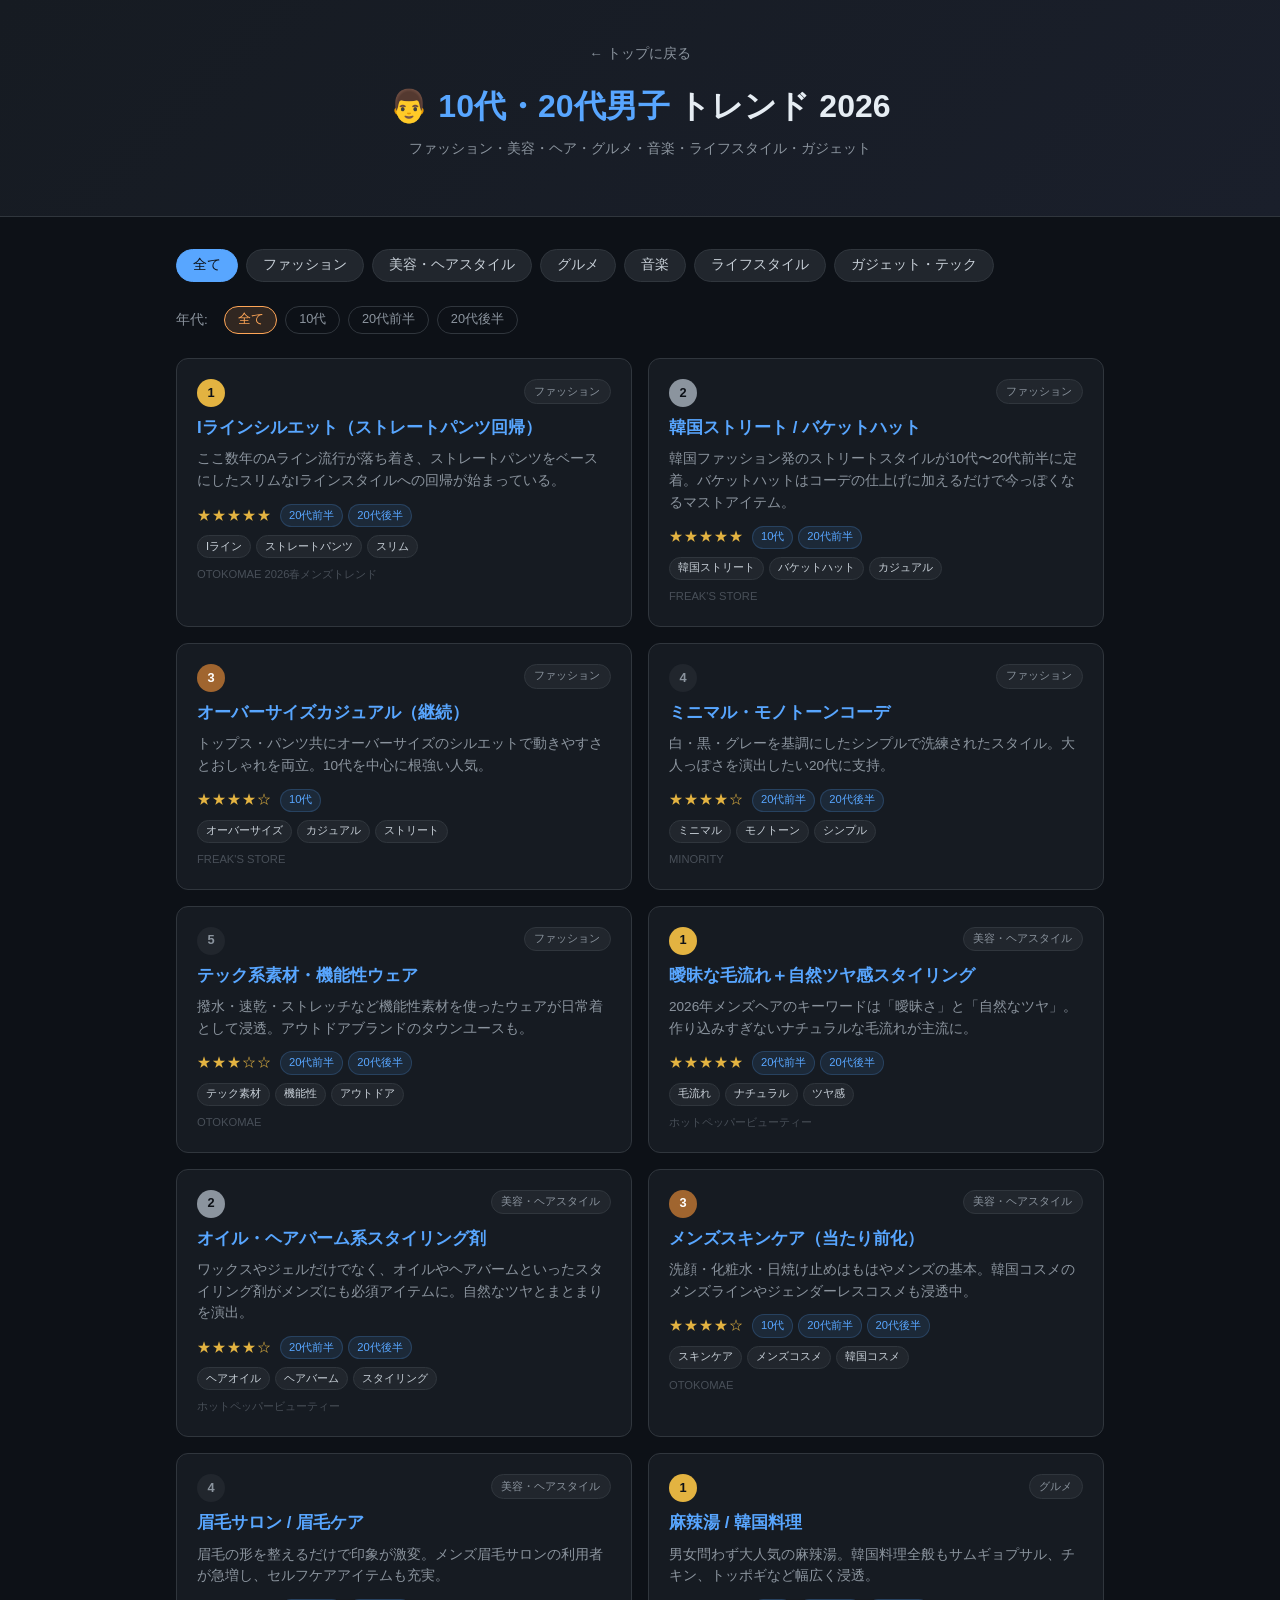
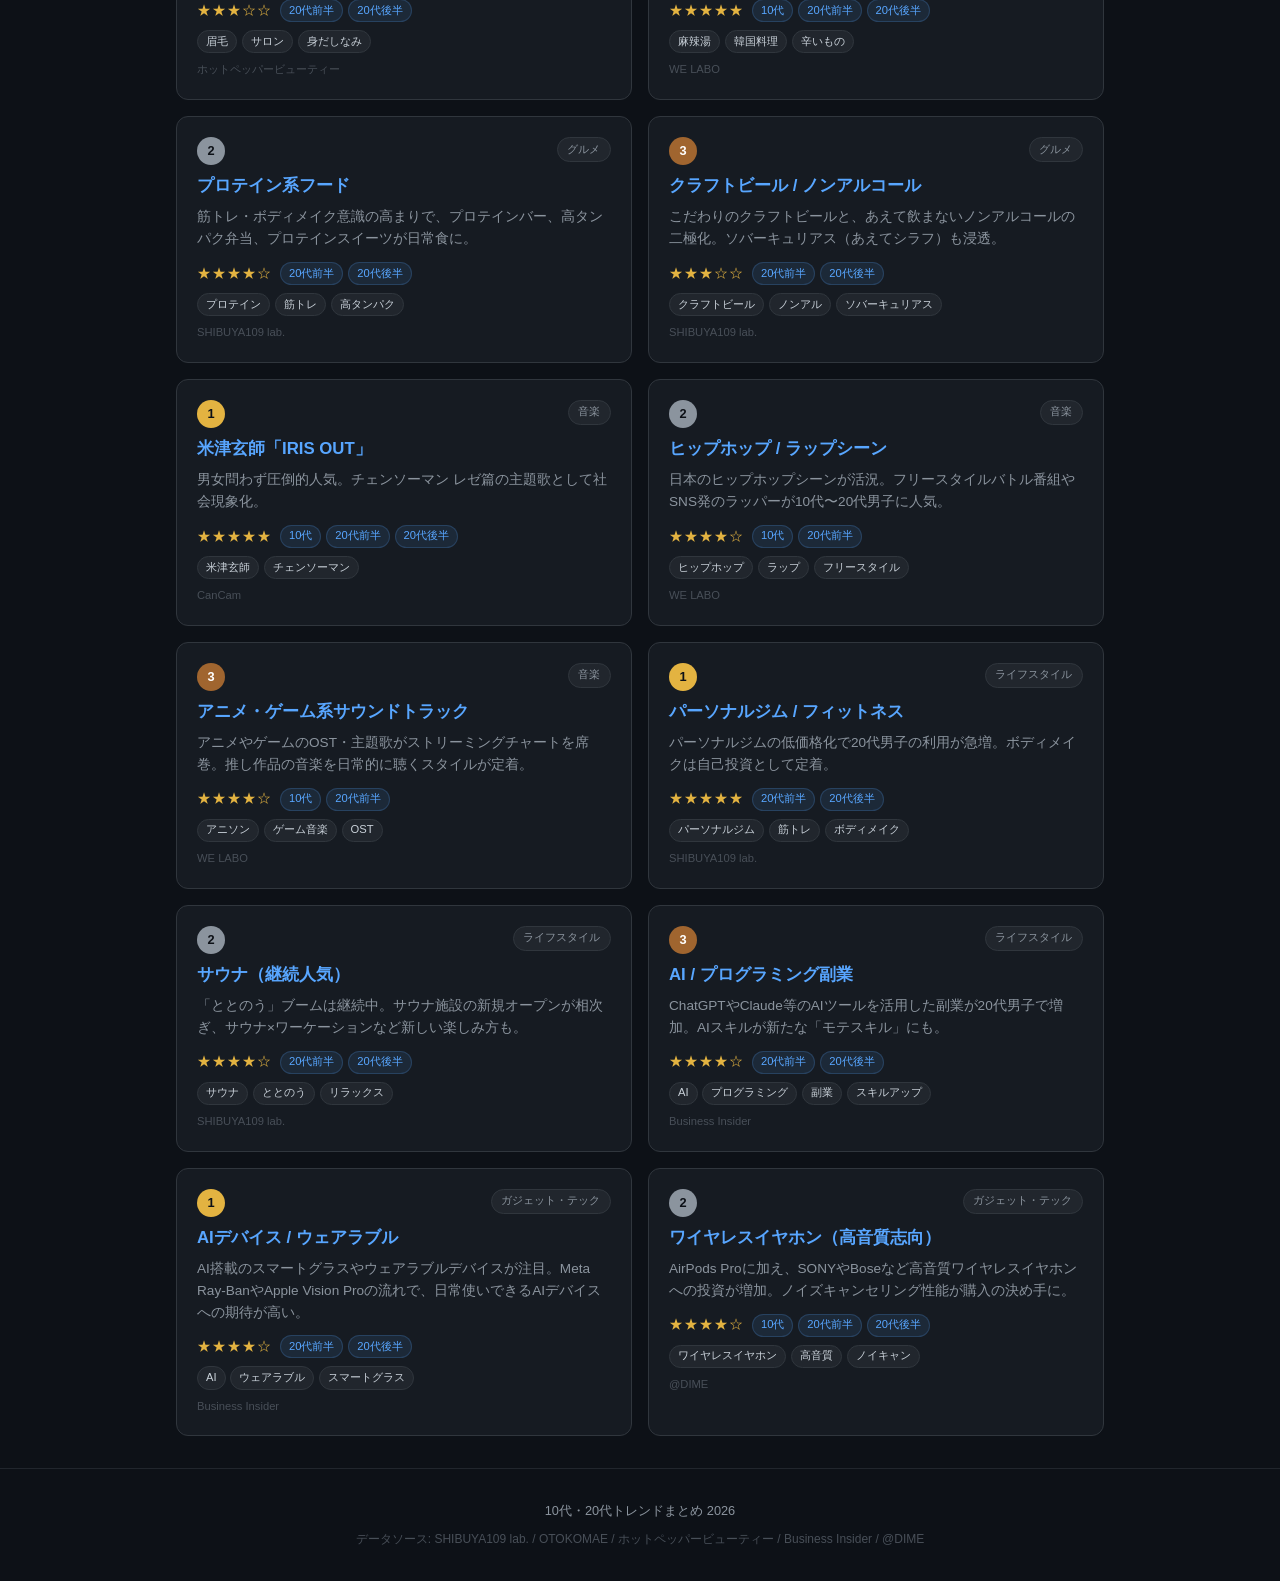
==== pages/boys.html @ cd6c33f9 "feat: 10代・20代トレンドまとめダッシュボード初版 女子7カテゴリ・男子6カテゴリのトレンドデータをJSON分離方式で構築。 ダークテーマ、タブ切り替え、年代フィルタ対応。  Co-Autho" ====
<!DOCTYPE html>
<html lang="ja">
<head>
  <meta charset="UTF-8">
  <meta name="viewport" content="width=device-width, initial-scale=1.0">
  <title>10代・20代男子トレンド 2026</title>
  <meta name="description" content="10代・20代男子の最新トレンド一覧 - ファッション・美容・ヘア・グルメ・音楽・ライフスタイル・ガジェット">
  <link rel="stylesheet" href="../style.css">
</head>
<body class="boys-theme">
  <header>
    <a href="../index.html" class="back-link">&larr; トップに戻る</a>
    <h1><span class="accent-boys">&#x1f468; 10代・20代男子</span> トレンド 2026</h1>
    <p class="header-sub">ファッション・美容・ヘア・グルメ・音楽・ライフスタイル・ガジェット</p>
  </header>

  <main>
    <!-- Tab bar -->
    <div id="tab-bar" class="tab-bar"></div>

    <!-- Age filter -->
    <div id="age-filter" class="age-filter">
      <span class="age-filter-label">年代:</span>
      <button class="age-filter-btn active" data-age="all">全て</button>
      <button class="age-filter-btn" data-age="10代">10代</button>
      <button class="age-filter-btn" data-age="20代前半">20代前半</button>
      <button class="age-filter-btn" data-age="20代後半">20代後半</button>
    </div>

    <!-- Trend grid -->
    <div id="trend-grid" class="trend-grid"></div>
  </main>

  <footer>
    <p>10代・20代トレンドまとめ 2026</p>
    <div class="sources">
      データソース: SHIBUYA109 lab. / OTOKOMAE / ホットペッパービューティー / Business Insider / @DIME
    </div>
  </footer>

  <script src="../app.js"></script>
  <script>
    document.addEventListener('DOMContentLoaded', function() {
      loadDetailPage('boys', [
        '../data/boys-fashion.json',
        '../data/boys-beauty.json',
        '../data/boys-gourmet.json',
        '../data/boys-music.json',
        '../data/boys-lifestyle.json',
        '../data/boys-gadget.json'
      ]);
    });
  </script>
</body>
</html>
---- style.css ----
* {
  margin: 0;
  padding: 0;
  box-sizing: border-box;
}

body {
  font-family: -apple-system, BlinkMacSystemFont, "Segoe UI", "Hiragino Sans", "Noto Sans JP", sans-serif;
  background: #0d1117;
  color: #e6edf3;
  line-height: 1.6;
}

a {
  color: #58a6ff;
  text-decoration: none;
}
a:hover {
  text-decoration: underline;
}

/* Header */
header {
  background: linear-gradient(135deg, #161b22 0%, #1a1f2b 100%);
  border-bottom: 1px solid #30363d;
  padding: 2.5rem 1rem 2rem;
  text-align: center;
}

header h1 {
  font-size: 2rem;
  margin-bottom: 0.3rem;
}

.header-sub {
  color: #8b949e;
  font-size: 0.9rem;
  margin-bottom: 1.5rem;
}

/* Gender accent colors */
.accent-girls { color: #f778ba; }
.accent-boys { color: #58a6ff; }
.accent-highlight { color: #ffa657; }

/* Nav */
nav.main-nav {
  display: flex;
  justify-content: center;
  gap: 1rem;
  margin-top: 1rem;
}

nav.main-nav a {
  display: inline-flex;
  align-items: center;
  gap: 0.5rem;
  padding: 0.6rem 1.5rem;
  border-radius: 2rem;
  font-size: 0.95rem;
  font-weight: 600;
  transition: all 0.2s;
  text-decoration: none;
}

nav.main-nav a.nav-girls {
  background: rgba(247, 120, 186, 0.15);
  color: #f778ba;
  border: 1px solid rgba(247, 120, 186, 0.3);
}
nav.main-nav a.nav-girls:hover {
  background: rgba(247, 120, 186, 0.25);
  text-decoration: none;
}

nav.main-nav a.nav-boys {
  background: rgba(88, 166, 255, 0.15);
  color: #58a6ff;
  border: 1px solid rgba(88, 166, 255, 0.3);
}
nav.main-nav a.nav-boys:hover {
  background: rgba(88, 166, 255, 0.25);
  text-decoration: none;
}

/* Main */
main {
  max-width: 960px;
  margin: 0 auto;
  padding: 2rem 1rem;
}

section {
  margin-bottom: 2.5rem;
}

h2 {
  font-size: 1.3rem;
  margin-bottom: 1rem;
  padding-bottom: 0.5rem;
  border-bottom: 1px solid #21262d;
}

/* Keyword Cards */
.keyword-grid {
  display: grid;
  grid-template-columns: repeat(auto-fit, minmax(200px, 1fr));
  gap: 1rem;
}

.keyword-card {
  background: #161b22;
  border: 1px solid #30363d;
  border-radius: 12px;
  padding: 1.25rem;
  text-align: center;
  transition: border-color 0.2s, transform 0.2s;
}
.keyword-card:hover {
  border-color: #ffa657;
  transform: translateY(-2px);
}

.keyword-card .keyword-label {
  font-size: 0.75rem;
  color: #8b949e;
  text-transform: uppercase;
  letter-spacing: 0.05em;
  margin-bottom: 0.5rem;
}

.keyword-card .keyword-name {
  font-size: 1.15rem;
  font-weight: 700;
  color: #ffa657;
  margin-bottom: 0.4rem;
}

.keyword-card .keyword-desc {
  font-size: 0.8rem;
  color: #8b949e;
}

/* Pickup Grid */
.pickup-grid {
  display: grid;
  grid-template-columns: repeat(auto-fit, minmax(280px, 1fr));
  gap: 1rem;
}

/* Trend Card */
.trend-card {
  background: #161b22;
  border: 1px solid #30363d;
  border-radius: 12px;
  padding: 1.25rem;
  transition: border-color 0.2s, transform 0.2s;
}
.trend-card:hover {
  border-color: #484f58;
  transform: translateY(-2px);
}

.trend-card .card-header {
  display: flex;
  justify-content: space-between;
  align-items: flex-start;
  margin-bottom: 0.5rem;
}

.trend-card .rank-badge {
  display: inline-flex;
  align-items: center;
  justify-content: center;
  width: 28px;
  height: 28px;
  border-radius: 50%;
  font-size: 0.8rem;
  font-weight: 700;
  flex-shrink: 0;
}

.rank-1 { background: #e3b341; color: #0d1117; }
.rank-2 { background: #8b949e; color: #0d1117; }
.rank-3 { background: #a0652f; color: #fff; }
.rank-default { background: #21262d; color: #8b949e; }

.trend-card .category-badge {
  font-size: 0.7rem;
  padding: 0.15rem 0.6rem;
  border-radius: 2rem;
  background: #21262d;
  color: #8b949e;
  border: 1px solid #30363d;
}

.trend-card .trend-name {
  font-size: 1.05rem;
  font-weight: 600;
  margin-bottom: 0.4rem;
}

.trend-card .trend-desc {
  font-size: 0.85rem;
  color: #8b949e;
  margin-bottom: 0.75rem;
}

.trend-card .trend-meta {
  display: flex;
  flex-wrap: wrap;
  gap: 0.5rem;
  align-items: center;
  margin-bottom: 0.5rem;
}

.trend-card .stars {
  color: #e3b341;
  font-size: 0.85rem;
  letter-spacing: 1px;
}

.trend-card .age-tags {
  display: flex;
  gap: 0.3rem;
  flex-wrap: wrap;
}

.age-tag {
  font-size: 0.7rem;
  padding: 0.1rem 0.5rem;
  border-radius: 2rem;
  background: rgba(88, 166, 255, 0.1);
  color: #58a6ff;
  border: 1px solid rgba(88, 166, 255, 0.2);
}

.trend-card .keywords {
  display: flex;
  flex-wrap: wrap;
  gap: 0.3rem;
}

.keyword-tag {
  font-size: 0.7rem;
  padding: 0.1rem 0.5rem;
  border-radius: 2rem;
  background: #21262d;
  color: #c9d1d9;
  border: 1px solid #30363d;
}

.trend-card .trend-source {
  font-size: 0.7rem;
  color: #484f58;
  margin-top: 0.5rem;
}

/* Quick Links */
.quick-links {
  display: flex;
  flex-wrap: wrap;
  gap: 0.5rem;
}

.quick-link {
  display: inline-block;
  padding: 0.4rem 1rem;
  border-radius: 2rem;
  font-size: 0.85rem;
  border: 1px solid #30363d;
  background: #161b22;
  color: #c9d1d9;
  transition: all 0.2s;
  text-decoration: none;
}
.quick-link:hover {
  border-color: #58a6ff;
  color: #58a6ff;
  text-decoration: none;
}

/* Tabs */
.tab-bar {
  display: flex;
  flex-wrap: wrap;
  gap: 0.5rem;
  margin-bottom: 1.5rem;
}

.tab-btn {
  padding: 0.4rem 1rem;
  border-radius: 2rem;
  font-size: 0.85rem;
  border: 1px solid #30363d;
  background: #21262d;
  color: #c9d1d9;
  cursor: pointer;
  transition: all 0.2s;
}
.tab-btn:hover {
  border-color: #58a6ff;
  color: #58a6ff;
}
.tab-btn.active {
  background: #58a6ff;
  color: #0d1117;
  border-color: #58a6ff;
}

/* Girls accent tabs */
.girls-theme .tab-btn.active {
  background: #f778ba;
  border-color: #f778ba;
}
.girls-theme .tab-btn:hover {
  border-color: #f778ba;
  color: #f778ba;
}
.girls-theme .trend-name {
  color: #f778ba;
}

/* Boys accent tabs */
.boys-theme .tab-btn.active {
  background: #58a6ff;
  border-color: #58a6ff;
}
.boys-theme .trend-name {
  color: #58a6ff;
}

/* Age filter */
.age-filter {
  display: flex;
  gap: 0.5rem;
  margin-bottom: 1.5rem;
  flex-wrap: wrap;
  align-items: center;
}

.age-filter-label {
  font-size: 0.85rem;
  color: #8b949e;
  margin-right: 0.5rem;
}

.age-filter-btn {
  padding: 0.3rem 0.8rem;
  border-radius: 2rem;
  font-size: 0.8rem;
  border: 1px solid #30363d;
  background: transparent;
  color: #8b949e;
  cursor: pointer;
  transition: all 0.2s;
}
.age-filter-btn:hover {
  border-color: #ffa657;
  color: #ffa657;
}
.age-filter-btn.active {
  background: rgba(255, 166, 87, 0.15);
  border-color: #ffa657;
  color: #ffa657;
}

/* Trend Grid */
.trend-grid {
  display: grid;
  grid-template-columns: repeat(auto-fit, minmax(300px, 1fr));
  gap: 1rem;
}

/* Footer */
footer {
  text-align: center;
  padding: 2rem 1rem;
  border-top: 1px solid #21262d;
  color: #8b949e;
  font-size: 0.8rem;
}

footer .sources {
  margin-top: 0.5rem;
  font-size: 0.75rem;
  color: #484f58;
}

/* Back link */
.back-link {
  display: inline-flex;
  align-items: center;
  gap: 0.3rem;
  margin-bottom: 1rem;
  font-size: 0.85rem;
  color: #8b949e;
}
.back-link:hover {
  color: #e6edf3;
  text-decoration: none;
}

/* Responsive */
@media (max-width: 768px) {
  header h1 {
    font-size: 1.5rem;
  }
  .keyword-grid {
    grid-template-columns: 1fr 1fr;
  }
  .pickup-grid {
    grid-template-columns: 1fr;
  }
  .trend-grid {
    grid-template-columns: 1fr;
  }
}

@media (max-width: 480px) {
  header {
    padding: 1.5rem 1rem;
  }
  header h1 {
    font-size: 1.3rem;
  }
  nav.main-nav {
    flex-direction: column;
    align-items: center;
    gap: 0.5rem;
  }
  .keyword-grid {
    grid-template-columns: 1fr;
  }
}
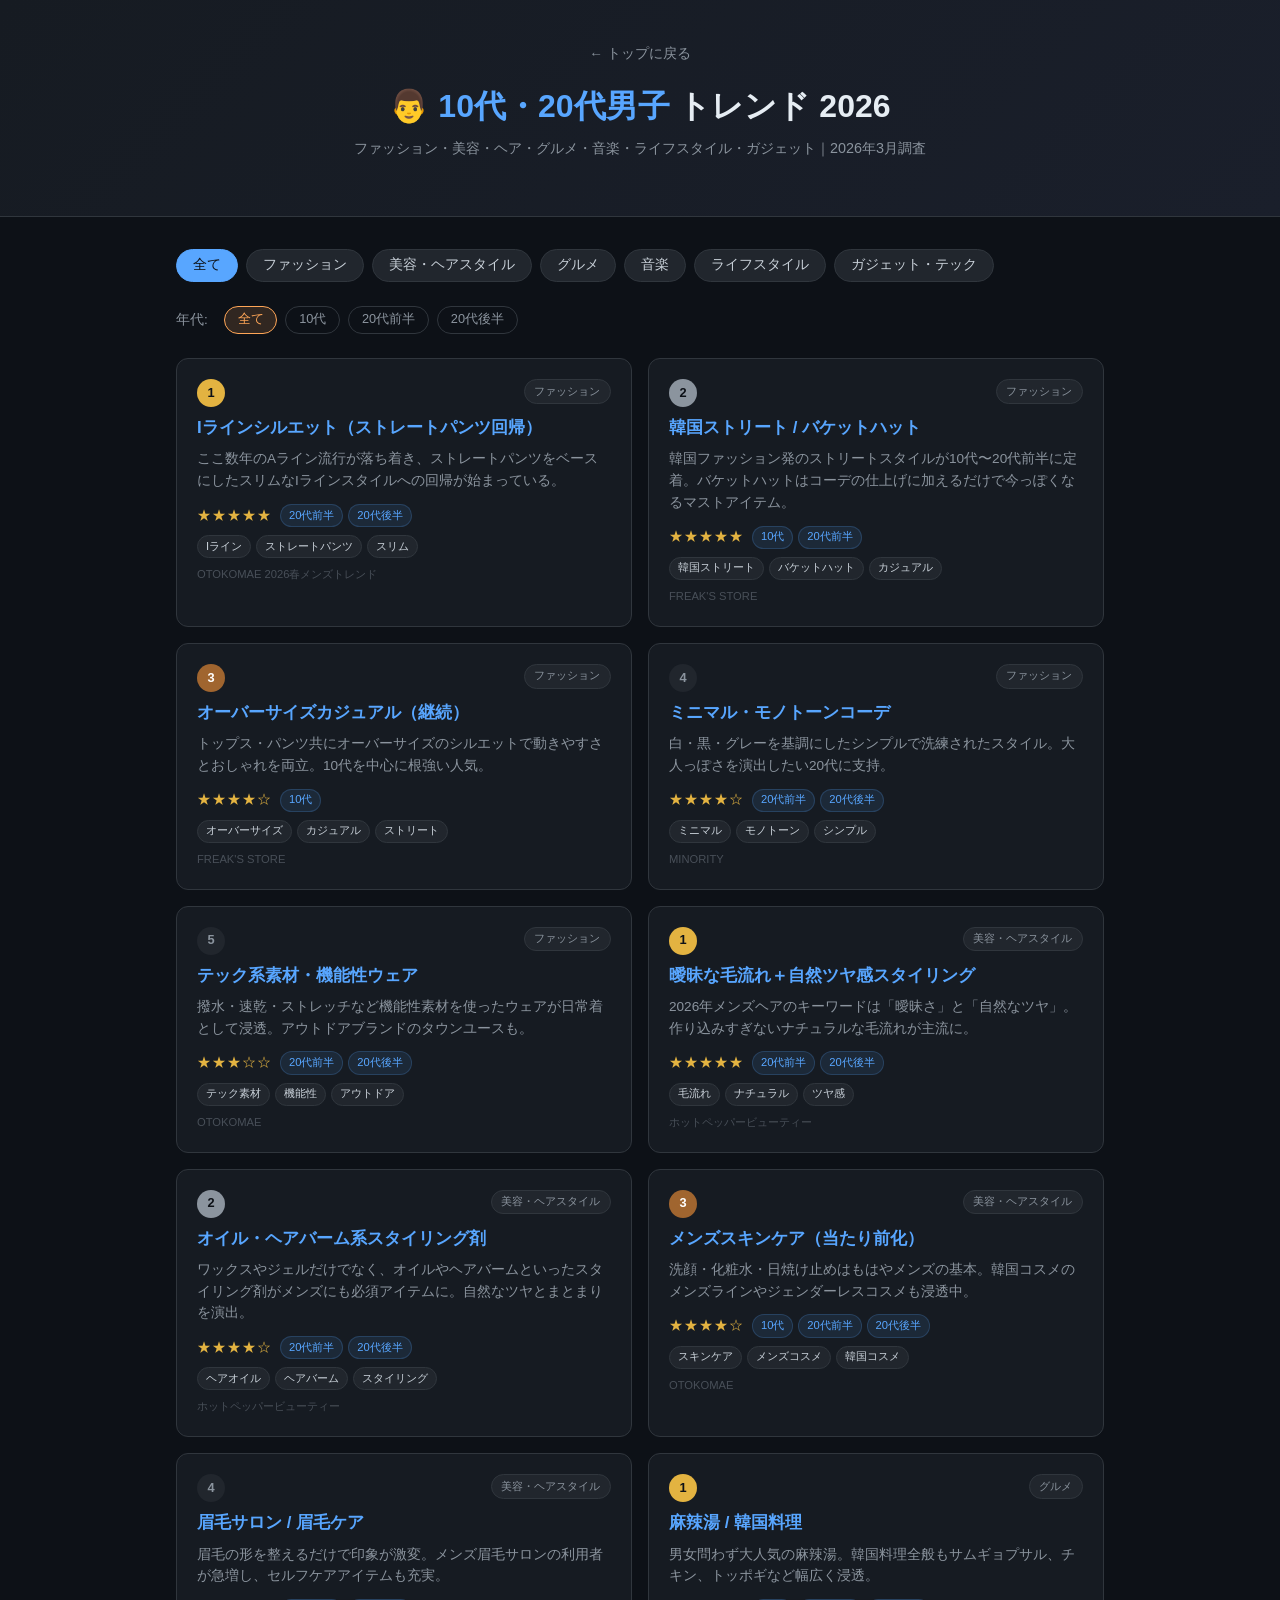
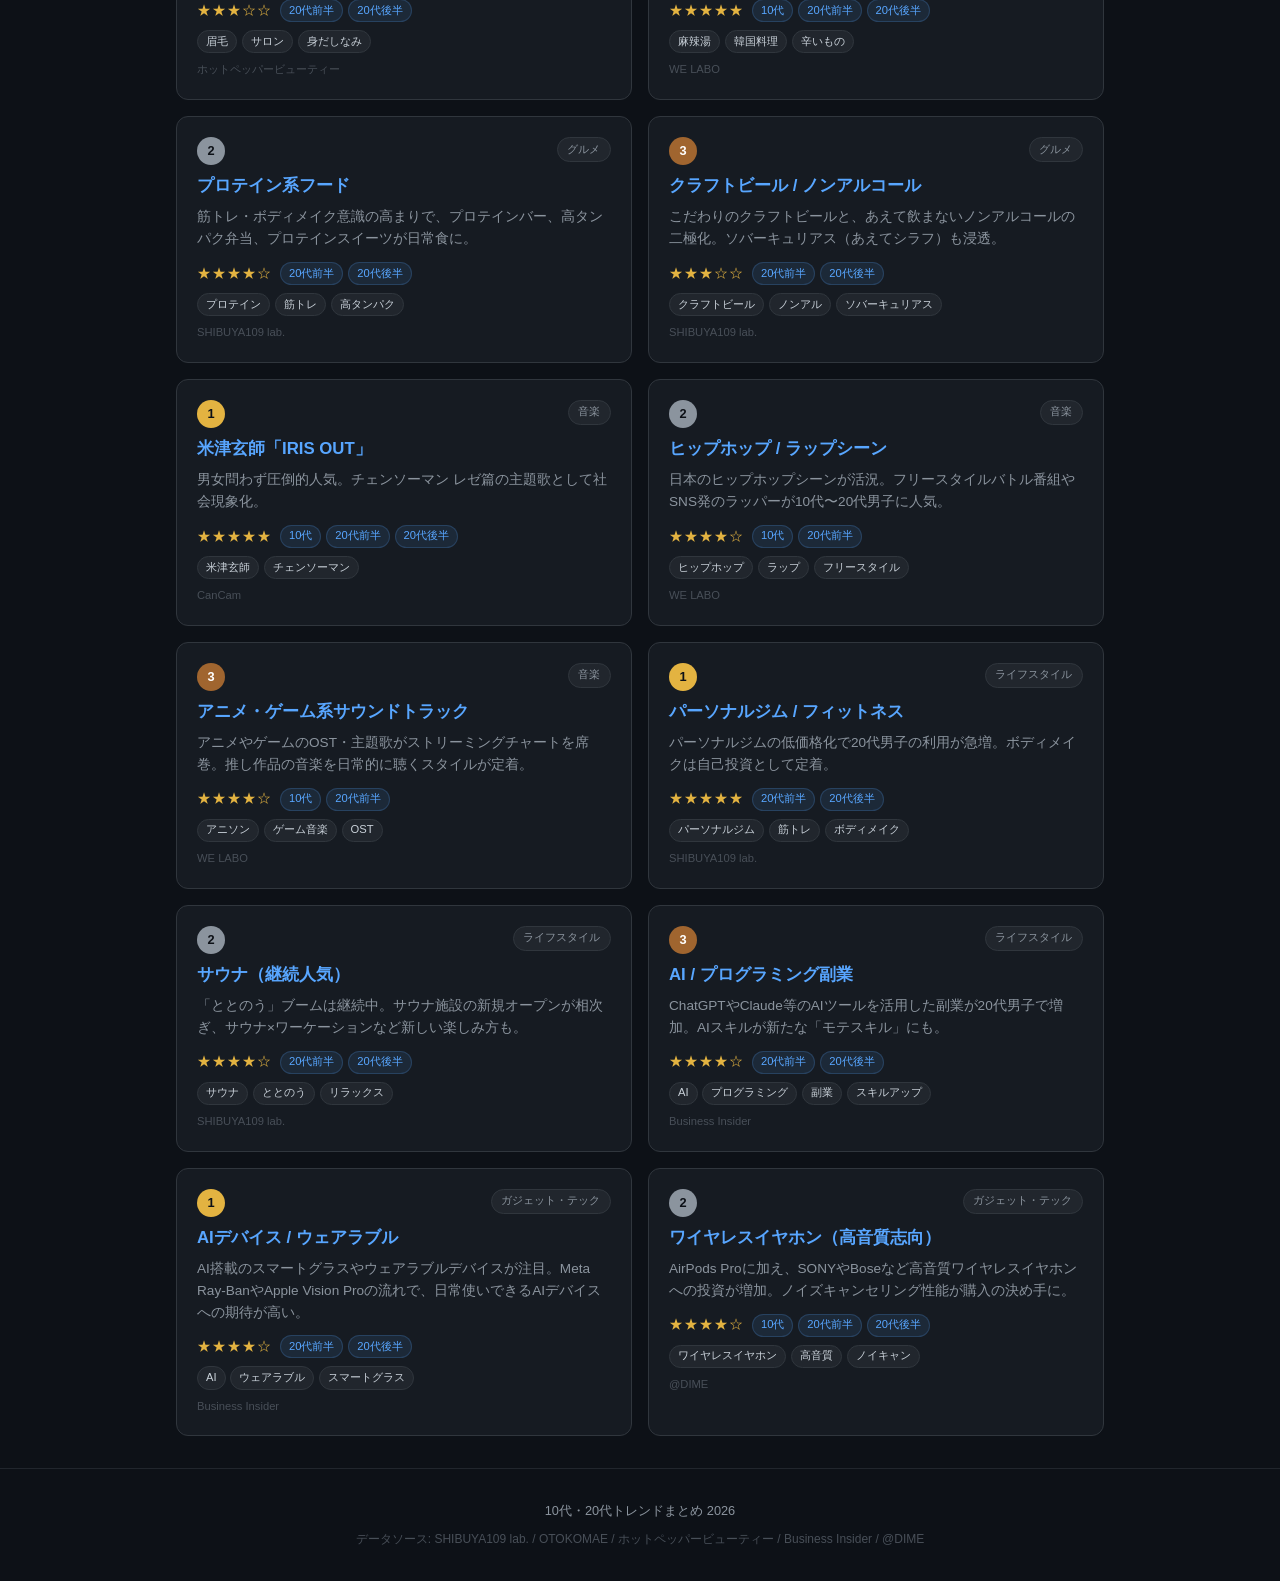
==== commit 54ed8c72: "feat: 全ページに調査時期（2026年3月）を明記 Co-Authored-By: Claude Opus 4.6 <noreply@anthropic.com>" ====
--- a/pages/boys.html
+++ b/pages/boys.html
@@ -11,7 +11,7 @@
   <header>
     <a href="../index.html" class="back-link">&larr; トップに戻る</a>
     <h1><span class="accent-boys">&#x1f468; 10代・20代男子</span> トレンド 2026</h1>
-    <p class="header-sub">ファッション・美容・ヘア・グルメ・音楽・ライフスタイル・ガジェット</p>
+    <p class="header-sub">ファッション・美容・ヘア・グルメ・音楽・ライフスタイル・ガジェット｜2026年3月調査</p>
   </header>
 
   <main>
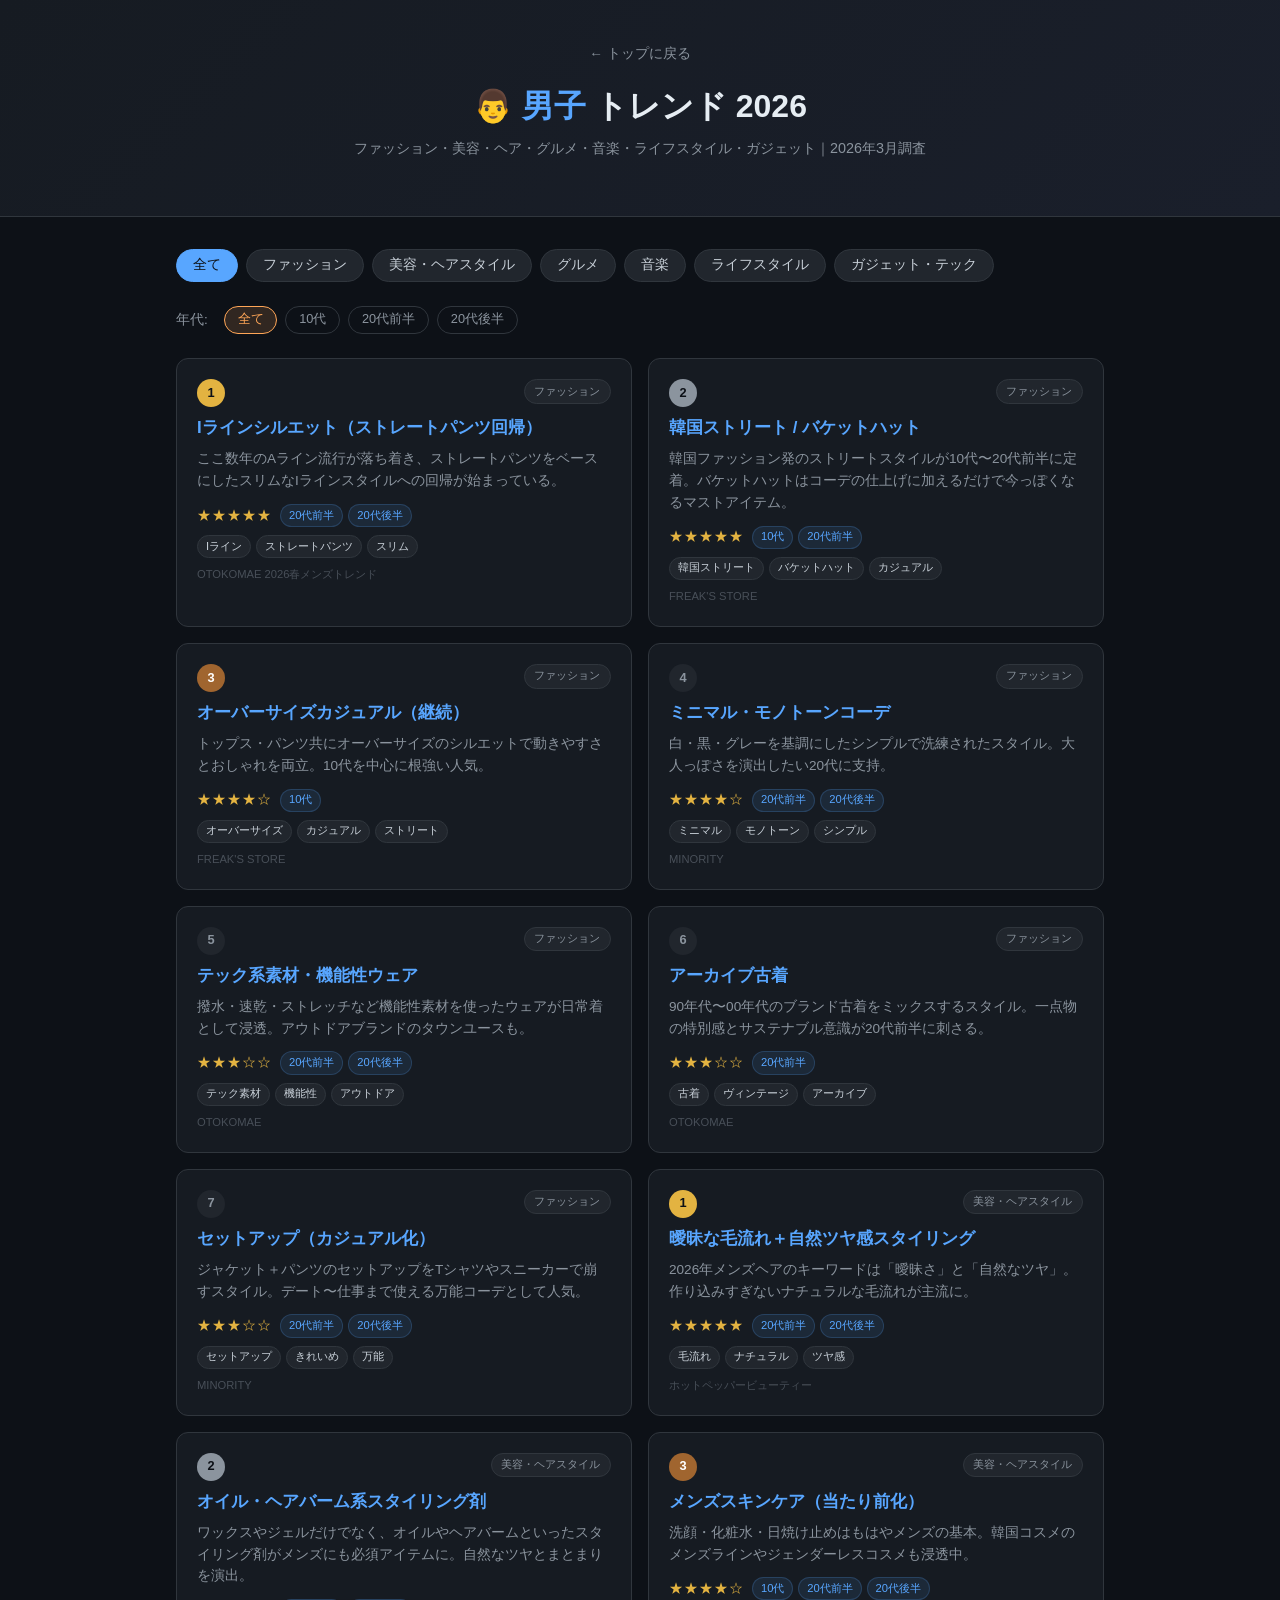
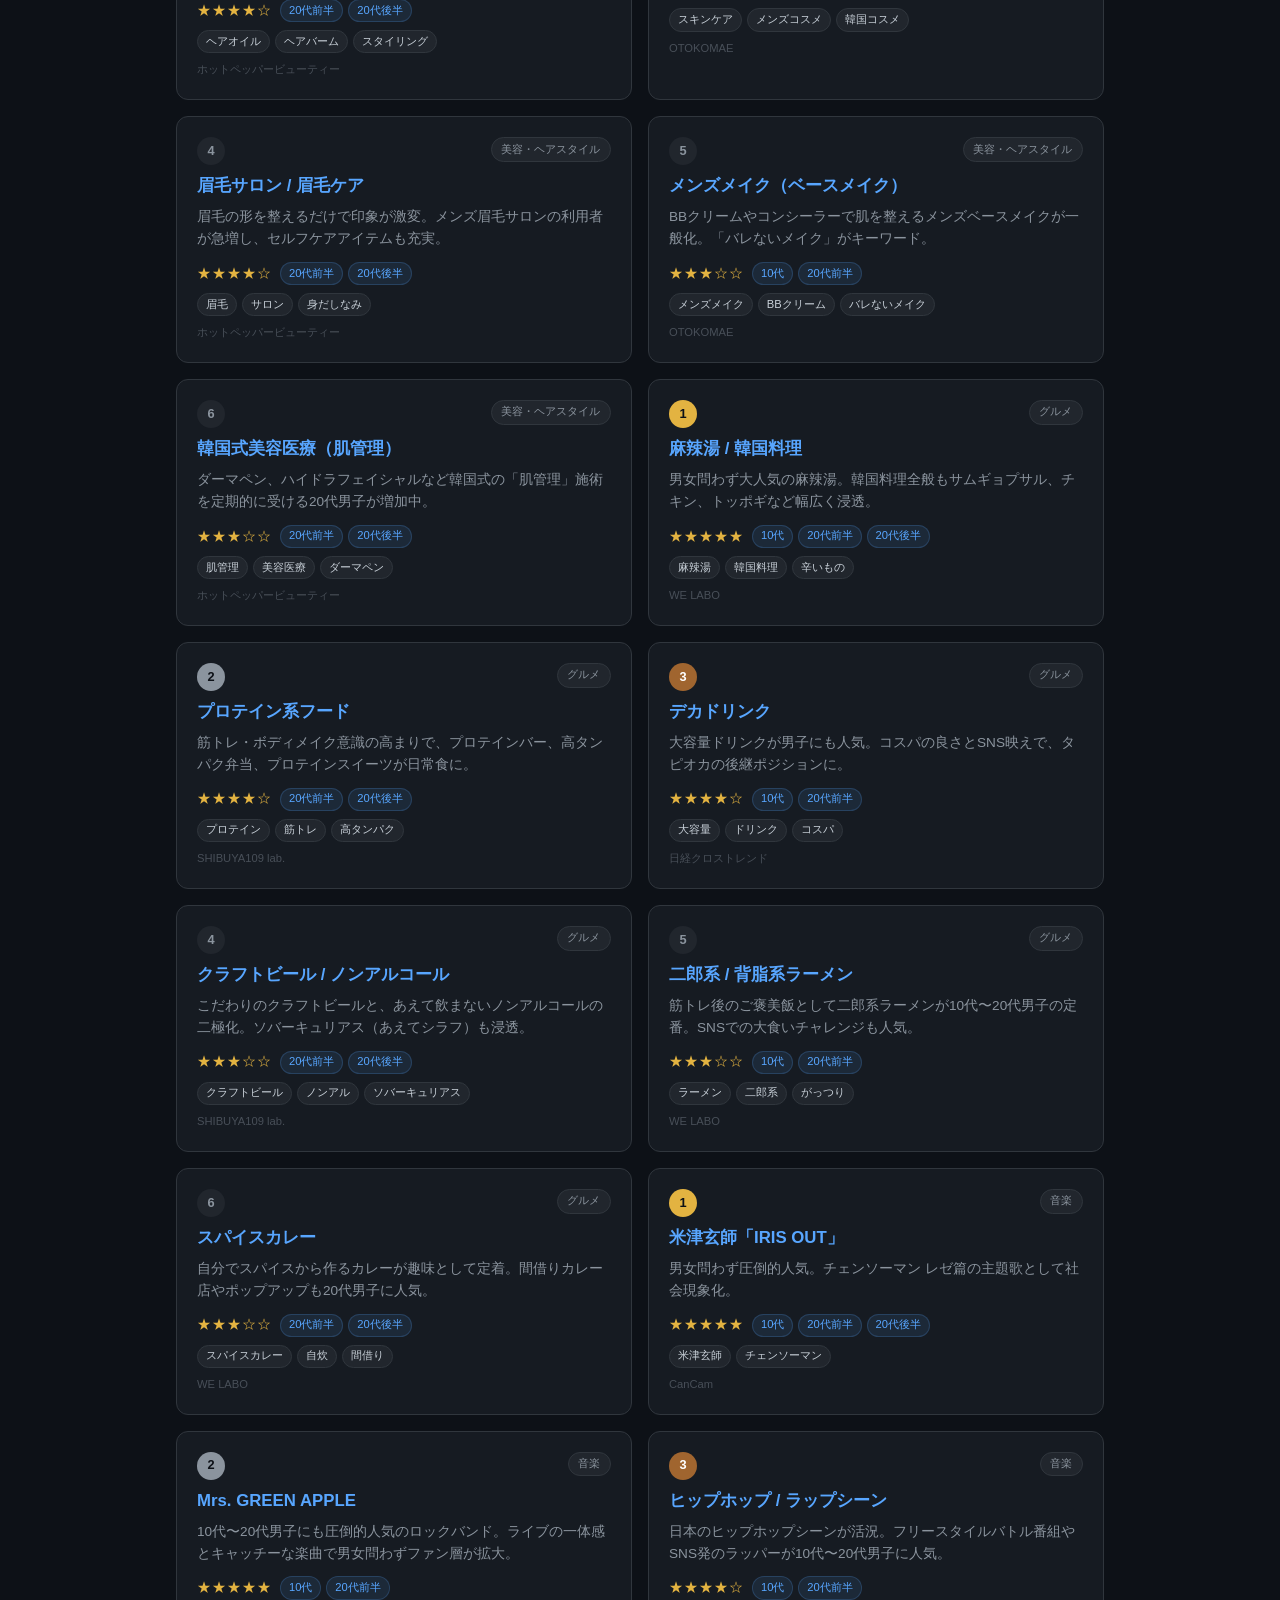
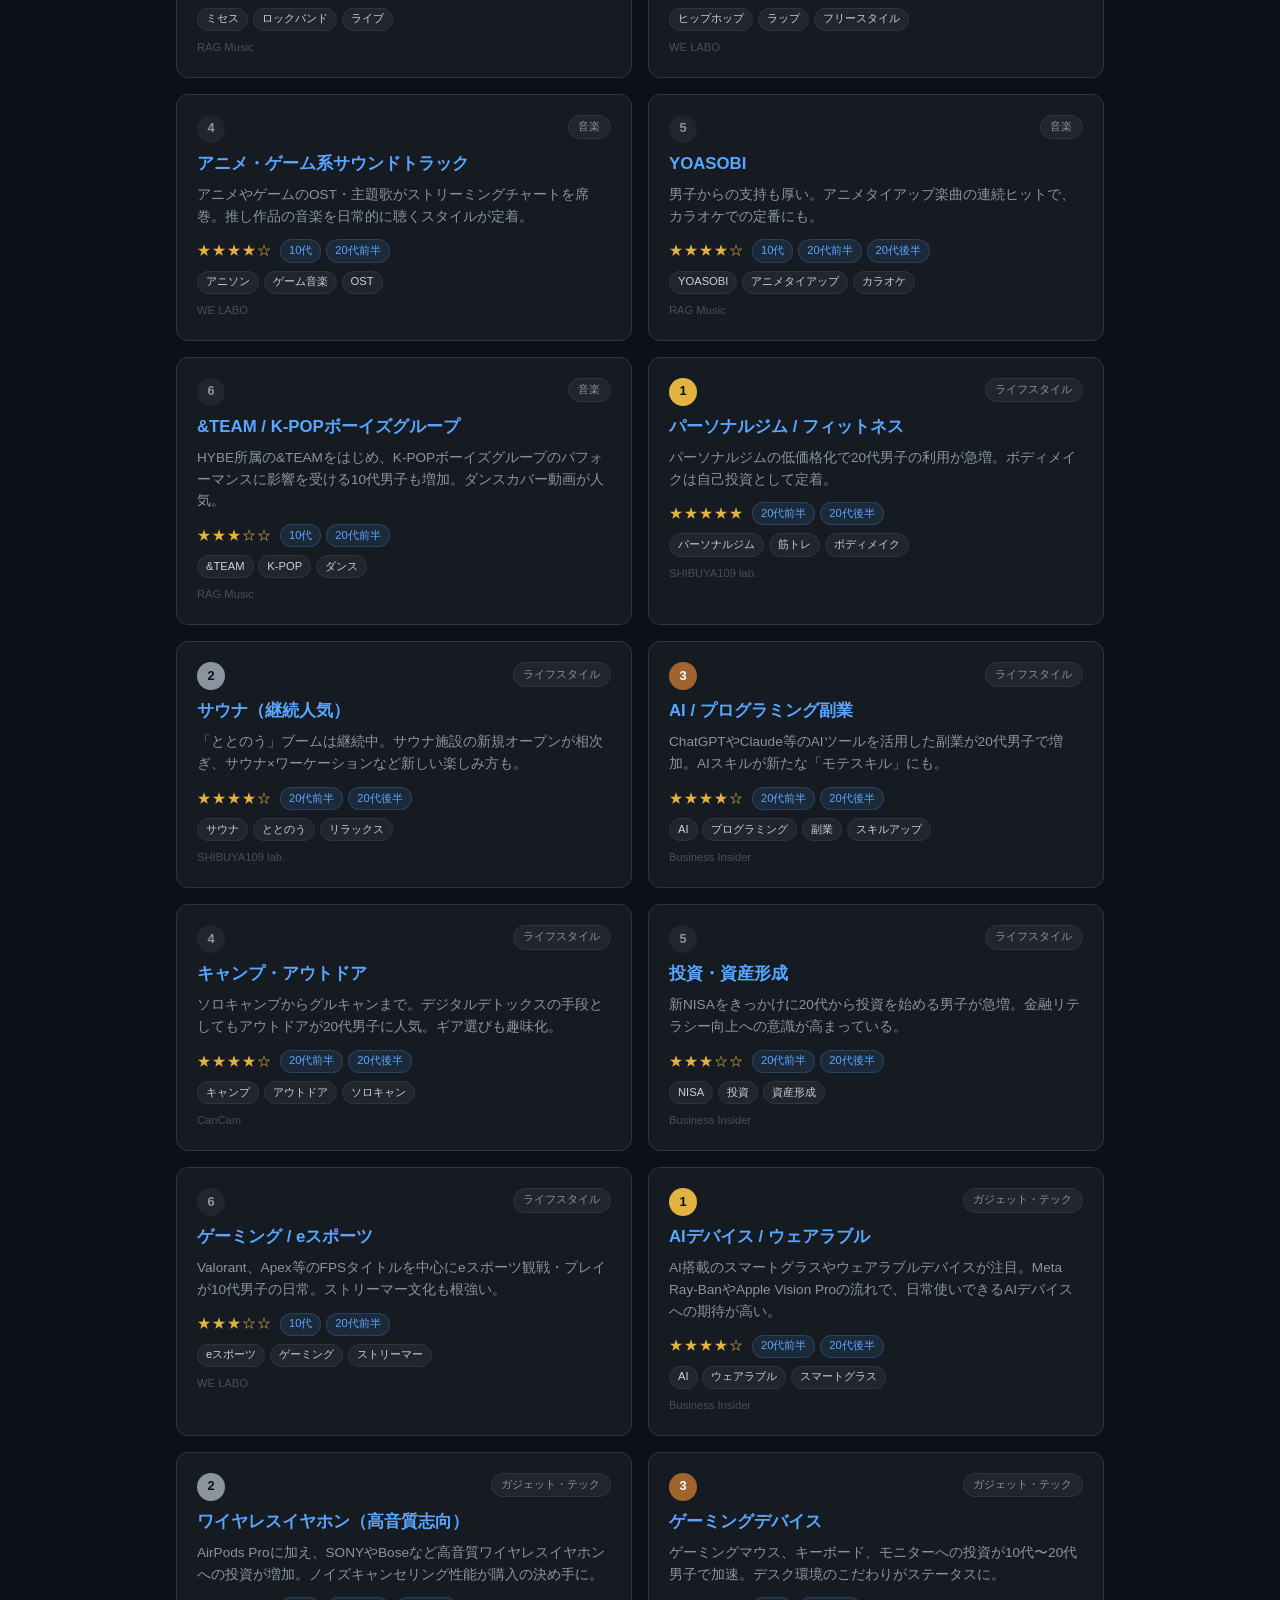
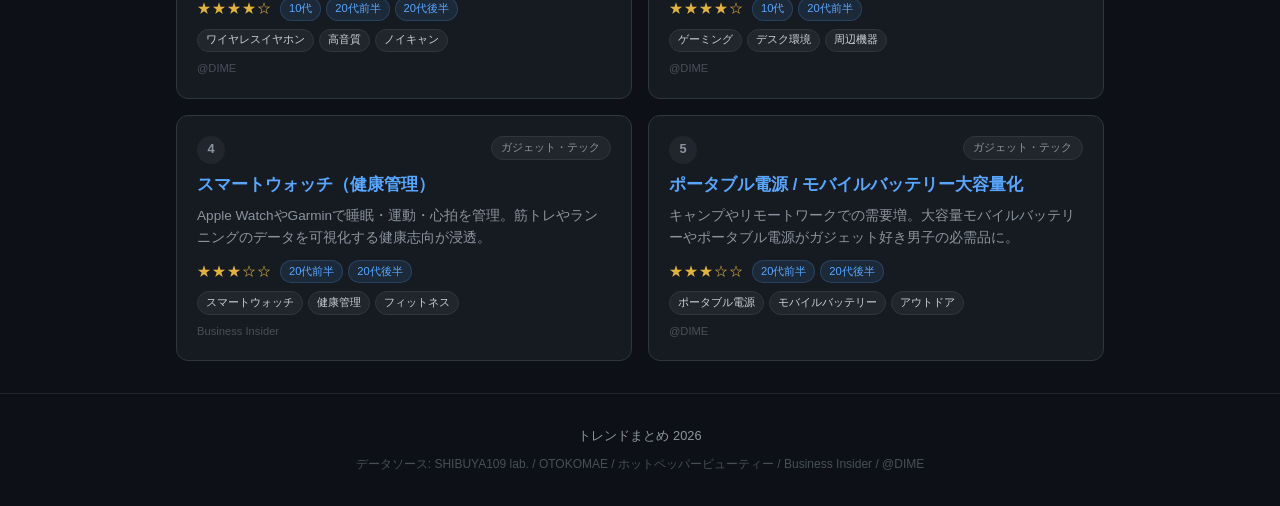
==== commit ef1a9e54: "Remove 10代・20代 from all pages Co-Authored-By: Claude Opus 4.6 <noreply@anthropic.com>" ====
--- a/pages/boys.html
+++ b/pages/boys.html
@@ -3,14 +3,14 @@
 <head>
   <meta charset="UTF-8">
   <meta name="viewport" content="width=device-width, initial-scale=1.0">
-  <title>10代・20代男子トレンド 2026</title>
-  <meta name="description" content="10代・20代男子の最新トレンド一覧 - ファッション・美容・ヘア・グルメ・音楽・ライフスタイル・ガジェット">
+  <title>男子トレンド 2026</title>
+  <meta name="description" content="男子の最新トレンド一覧 - ファッション・美容・ヘア・グルメ・音楽・ライフスタイル・ガジェット">
   <link rel="stylesheet" href="../style.css">
 </head>
 <body class="boys-theme">
   <header>
     <a href="../index.html" class="back-link">&larr; トップに戻る</a>
-    <h1><span class="accent-boys">&#x1f468; 10代・20代男子</span> トレンド 2026</h1>
+    <h1><span class="accent-boys">&#x1f468; 男子</span> トレンド 2026</h1>
     <p class="header-sub">ファッション・美容・ヘア・グルメ・音楽・ライフスタイル・ガジェット｜2026年3月調査</p>
   </header>
 
@@ -32,7 +32,7 @@
   </main>
 
   <footer>
-    <p>10代・20代トレンドまとめ 2026</p>
+    <p>トレンドまとめ 2026</p>
     <div class="sources">
       データソース: SHIBUYA109 lab. / OTOKOMAE / ホットペッパービューティー / Business Insider / @DIME
     </div>
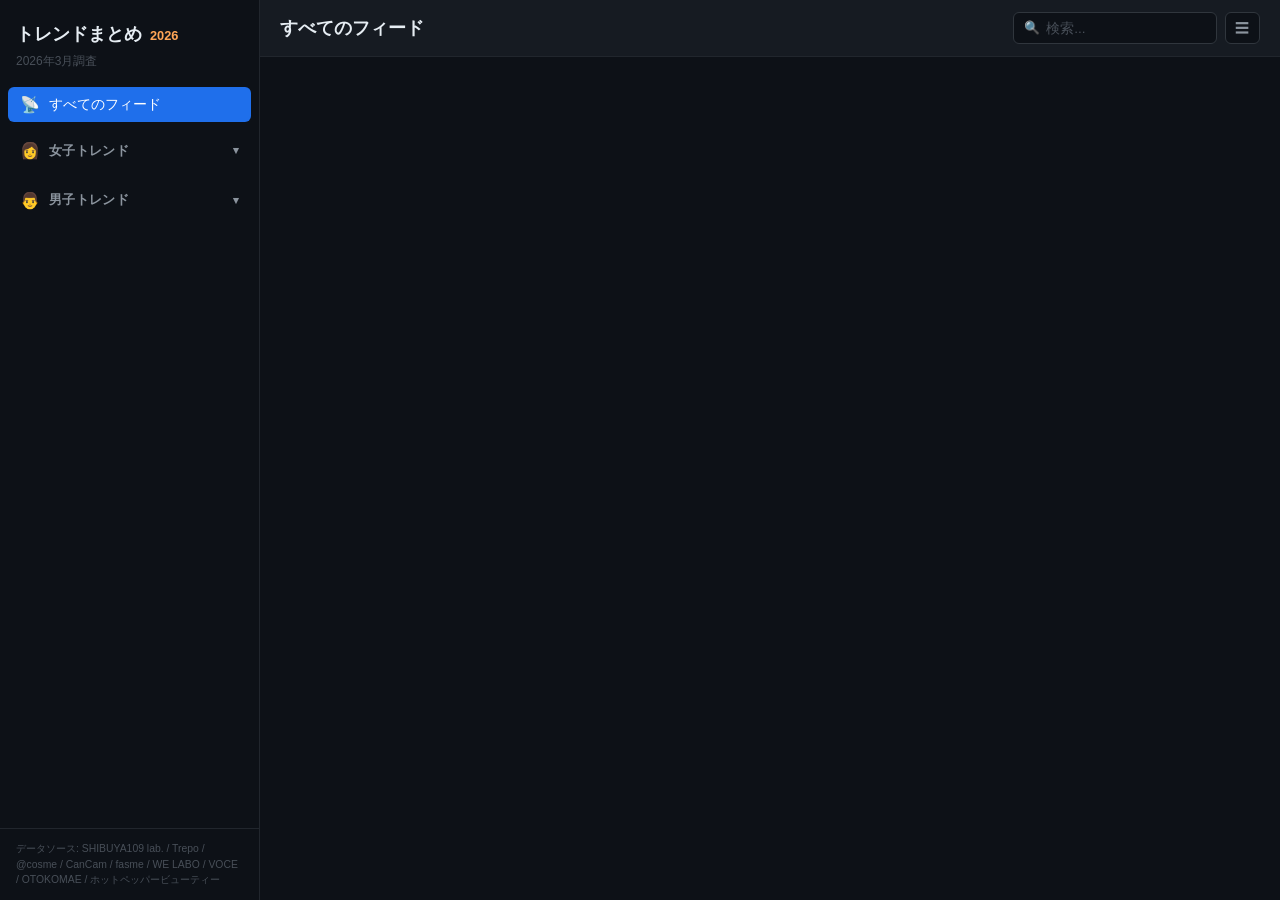
==== commit eda43983: "feat: RSSリーダー風UIに全面刷新 + スポット情報追加 - Feedly型サイドバー+リストビューのSPA化 - カテゴリ別アクセントカラー、キーワードクリックフィルタ、更新日時表示 - 検" ====
--- a/pages/boys.html
+++ b/pages/boys.html
@@ -2,54 +2,10 @@
 <html lang="ja">
 <head>
   <meta charset="UTF-8">
-  <meta name="viewport" content="width=device-width, initial-scale=1.0">
-  <title>男子トレンド 2026</title>
-  <meta name="description" content="男子の最新トレンド一覧 - ファッション・美容・ヘア・グルメ・音楽・ライフスタイル・ガジェット">
-  <link rel="stylesheet" href="../style.css">
+  <meta http-equiv="refresh" content="0;url=../index.html">
+  <title>リダイレクト中...</title>
 </head>
-<body class="boys-theme">
-  <header>
-    <a href="../index.html" class="back-link">&larr; トップに戻る</a>
-    <h1><span class="accent-boys">&#x1f468; 男子</span> トレンド 2026</h1>
-    <p class="header-sub">ファッション・美容・ヘア・グルメ・音楽・ライフスタイル・ガジェット｜2026年3月調査</p>
-  </header>
-
-  <main>
-    <!-- Tab bar -->
-    <div id="tab-bar" class="tab-bar"></div>
-
-    <!-- Age filter -->
-    <div id="age-filter" class="age-filter">
-      <span class="age-filter-label">年代:</span>
-      <button class="age-filter-btn active" data-age="all">全て</button>
-      <button class="age-filter-btn" data-age="10代">10代</button>
-      <button class="age-filter-btn" data-age="20代前半">20代前半</button>
-      <button class="age-filter-btn" data-age="20代後半">20代後半</button>
-    </div>
-
-    <!-- Trend grid -->
-    <div id="trend-grid" class="trend-grid"></div>
-  </main>
-
-  <footer>
-    <p>トレンドまとめ 2026</p>
-    <div class="sources">
-      データソース: SHIBUYA109 lab. / OTOKOMAE / ホットペッパービューティー / Business Insider / @DIME
-    </div>
-  </footer>
-
-  <script src="../app.js"></script>
-  <script>
-    document.addEventListener('DOMContentLoaded', function() {
-      loadDetailPage('boys', [
-        '../data/boys-fashion.json',
-        '../data/boys-beauty.json',
-        '../data/boys-gourmet.json',
-        '../data/boys-music.json',
-        '../data/boys-lifestyle.json',
-        '../data/boys-gadget.json'
-      ]);
-    });
-  </script>
+<body>
+  <p><a href="../index.html">トップページへ</a></p>
 </body>
 </html>
